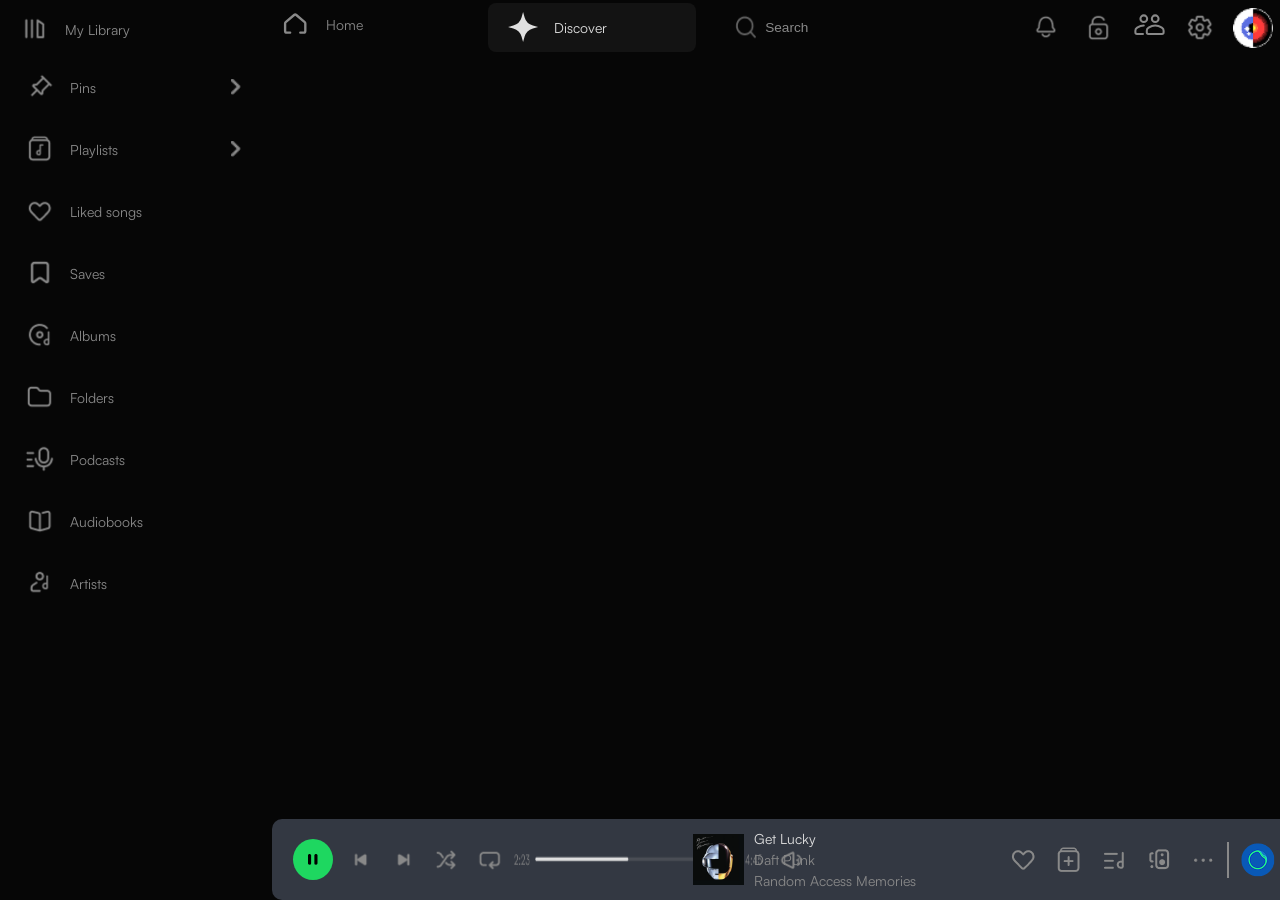
==== discover.html @ 72e1d21a "Add discover page and update navigation links; implement styles for discover section" ====
<!DOCTYPE html>
<html lang="en">

<head>
    <meta charset="UTF-8">
    <meta name="viewport" content="width=device-width, initial-scale=1.0">
    <title>Discover - Spotify</title>
    <link rel="stylesheet" href="styles.css" />
</head>

<body>
    <input type="checkbox" id="friends-toggle" class="visually-hidden">
    <header>
        <nav class="main-nav">
            <ul>
                <li class="home-btn-liked-songs">
                    <a href="./index.html">
                        <svg width="41" height="41" viewBox="0 0 41 41" fill="none" xmlns="http://www.w3.org/2000/svg">
                            <path
                                d="M25.2566 28.6243H28.6242C29.5541 28.6243 30.3079 27.8704 30.3079 26.9405V19.432C30.3079 18.9368 30.0899 18.4666 29.7118 18.1467L21.2929 11.023C20.6651 10.4918 19.7454 10.4918 19.1176 11.023L10.6987 18.1467C10.3206 18.4666 10.1025 18.9368 10.1025 19.432V26.9405C10.1025 27.8704 10.8564 28.6243 11.7863 28.6243H15.1539"
                                stroke="#898989" stroke-width="2.3573" stroke-linecap="round" stroke-linejoin="round" />
                        </svg>Home
                    </a>
                </li>

                <li>
                    <a href="#" class="nav-link discover-link">
                        <svg width="41" height="41" viewBox="0 0 41 41" fill="none" xmlns="http://www.w3.org/2000/svg">
                            <path
                                d="M20.5898 29.5869C21.8154 25.2217 25.2266 21.8105 29.5918 20.585L31.3867 20.0811L29.5918 19.5771C25.2266 18.3516 21.8154 14.9404 20.5898 10.5752L20.0859 8.78027L19.582 10.5752C18.3565 14.9404 14.9452 18.3516 10.5801 19.5771L8.78516 20.0811L10.5801 20.585C14.9452 21.8105 18.3565 25.2217 19.582 29.5869L20.0859 31.3818L20.5898 29.5869Z"
                                fill="#E0E0E0" stroke="#E0E0E0" stroke-width="2" />
                        </svg>
                        Discover</a>
                </li>

                <li>
                    <div class="search-container">
                        <a href="./search.html">
                            <img class="search-icon" src="./assets/Icons/search.png" alt="Search">
                        </a>
                        <input type="text" placeholder="Search" class="search-input" />
                    </div>
                </li>
        </nav>

        <div class="action-icons">
            <a href=""><img src="./assets/Icons/1bell.png" alt="bell" /></a>
            <a href=""><img src="./assets/Icons/2lock.png" alt="lock" /></a>

            <label for="friends-toggle" class="friends-btn">
                <svg class="friends-icon" width="35" height="26" viewBox="0 0 35 26" fill="none"
                    xmlns="http://www.w3.org/2000/svg">
                    <path
                        d="M26.5729 6.73524C26.5729 8.5951 25.0652 10.1028 23.2054 10.1028C21.3455 10.1028 19.8378 8.5951 19.8378 6.73524C19.8378 4.87539 21.3455 3.36768 23.2054 3.36768C25.0652 3.36768 26.5729 4.87539 26.5729 6.73524Z"
                        stroke="#898989" stroke-width="2.02054" />
                    <path
                        d="M16.286 15.8383L17.0358 15.3384C18.8628 14.1204 21.0095 13.4705 23.2053 13.4705C25.4012 13.4705 27.5478 14.1204 29.3749 15.3384L30.1247 15.8383C31.0615 16.4629 31.6242 17.5143 31.6242 18.6403V20.3178C31.6242 21.1858 30.9206 21.8894 30.0527 21.8894H23.2053H16.3579C15.49 21.8894 14.7864 21.1858 14.7864 20.3178V18.6403C14.7864 17.5143 15.3491 16.4629 16.286 15.8383Z"
                        stroke="#898989" stroke-width="2.02054" stroke-linecap="round" stroke-linejoin="round" />
                    <path
                        d="M15.1541 6.73524C15.1541 8.5951 13.6464 10.1028 11.7865 10.1028C9.92666 10.1028 8.41895 8.5951 8.41895 6.73524C8.41895 4.87539 9.92666 3.36768 11.7865 3.36768C13.6464 3.36768 15.1541 4.87539 15.1541 6.73524Z"
                        stroke="#898989" stroke-width="2.02054" />
                    <path
                        d="M11.7865 13.4705C9.59068 13.4705 7.44399 14.1204 5.61695 15.3384L4.86716 15.8383C3.93031 16.4629 3.36758 17.5143 3.36758 18.6403V20.3178C3.36758 21.1858 4.07118 21.8894 4.93912 21.8894H11"
                        stroke="#898989" stroke-width="2.02054" stroke-linecap="round" stroke-linejoin="round" />
                </svg>

            </label>
            <a href=""><img src="./assets/Icons/4settings.png" alt="settings" /></a>
            <a href=""><img src="./assets/Icons/5theme.png" alt="theme" /></a>
        </div>
    </header>

    <!-- friends -toggle button that comes from the right side after clicking the icon -->
    <aside class="right-sidebar">
        <div class="control-panel">
            <h3>Friends Activity</h3>

            <div class="close-icons">
                <img src="./assets/Icons/add-frinds.png" alt="Add friends">
                <label for="friends-toggle">
                    <img src="./assets/Icons/close.png" alt="Close">
                </label>
            </div>
        </div>

        <div class="friends-play">
            <div class="play-pic">
                <img src="./assets/Icons/friend1.png">
            </div>
            <div class="info-friends">
                <h5>FriendlyMusicListener</h5>
                <div class="author-info"> <img src="./assets/Icons/playing.png"> <span>Goosebumps · Travis Scott</span>
                </div>
            </div>
        </div>

        <div class="friends-play">
            <div class="play-pic">
                <img src="./assets/Icons/friend2.png">
            </div>
            <div class="info-friends">
                <h5>AverageMusicEnjoyer</h5>
                <div class="author-info"> <img src="./assets/Icons/playing.png"> <span>Get Lucky · Daft Punk</span>
                </div>
            </div>
        </div>

        <div class="friends-play">
            <div class="play-pic">
                <img src="./assets/Icons/friend3.png">
            </div>
            <div class="info-friends">
                <h5>MusicEnthusiast</h5>
                <span> 1h would he · joji</span>
            </div>
        </div>

        <div class="friends-play">
            <div class="play-pic">
                <img src="./assets/Icons/friend4.png">
            </div>
            <div class="info-friends">
                <h5>IListenToMusic56</h5>
                <span> 6h Rockstar · Post Malone</span>
            </div>
        </div>
    </aside>

    <aside class="sidebar">
        <nav class="sidebar-nav">
            <ul>
                <li class="library">
                    <a href="#" class="nav-link"><img src="./assets/Icons/my-library.png" alt="library" />My
                        Library</a>
                </li>
                <li>
                    <a href="#" class="nav-link"><img src="./assets/Icons/pin.png" alt="pins" />Pins<img class="vector"
                            src="./assets/Icons/Vector.png" /></a>
                </li>
                <li>
                    <a href="#" class="nav-link"><img src="./assets/Icons/playlist.png" alt="playlists" />Playlists<img
                            class="vector" src="./assets/Icons/Vector.png" /></a>
                </li>
                <li>
                    <a href="./liked-songs.html" class="nav-link"><img src="./assets/Icons/liked-songs.png"
                            alt="liked-songs" />Liked songs</a>
                </li>
                <li>
                    <a href="#" class="nav-link"><img src="./assets/Icons/saves.png" alt="saves" />Saves</a>
                </li>
                <li>
                    <a href="#" class="nav-link"><img src="./assets/Icons/albums.png" alt="albums" />Albums</a>
                </li>
                <li>
                    <a href="#" class="nav-link"><img src="./assets/Icons/folders.png" alt="folders" />Folders</a>
                </li>
                <li>
                    <a href="#" class="nav-link"><img src="./assets/Icons/podcasts.png" alt="podcasts" />Podcasts</a>
                </li>
                <li>
                    <a href="#" class="nav-link"><img src="./assets/Icons/audiobooks.png"
                            alt="audiobooks" />Audiobooks</a>
                </li>
                <li>
                    <a href="#" class="nav-link"><img src="./assets/Icons/artists.png" alt="artists" />Artists</a>
                </li>
            </ul>
        </nav>
    </aside>

    <main>

    </main>

    <footer class="player">
        <div class="player-left">
            <div class="on-off">
                <img src="./assets/Icons/playing-icon.png" />
            </div>
            <img src="./assets/Icons/before.png" />
            <img src="./assets/Icons/next.png" />
            <img src="./assets/Icons/shuffle.png" />
            <img src="./assets/Icons/on-repeat.png" />
            <img src="./assets/Icons/line.png" />
            <img src="./assets/Icons/volume.png" />
        </div>

        <div class="player-center">
            <img src="./assets/Icons/daft-punk-play.png" alt="daft-punk" />
            <div class="track-info">
                <div class="track-name">Get Lucky</div>
                <div class="track-info">Daft Punk</div>
                <div class="track-info">Random Access Memories</div>
            </div>
        </div>
        <div class="player-right">
            <img src="./assets/Icons/liked-songs.png" />
            <img src="./assets/Icons/add-playlist.png" />
            <img src="./assets/Icons/lyrics.png" />
            <img src="./assets/Icons/devices.png" />
            <img class="more" src="./assets/Icons/play-more.png" />
            <img src="./assets/Icons/DJ.png" />
            <img src="./assets/Icons/queue.png" />
        </div>
    </footer>
</body>

</html>
---- styles.css ----
*,
*::before,
*::after {
  box-sizing: border-box;
  margin: 0;
  padding: 0;
}

ul,
ol {
  list-style: none;
}

a {
  text-decoration: none;
}

img {
  max-width: 100%;
  display: block;
}

ul,
li,
ol {
  list-style: none;
}

a {
  text-decoration: none;
}

@font-face {
  font-family: "Satoshi";
  src: url("../../assets/fonts/satoshi/Satoshi-Regular.woff2") format("woff2");
  font-weight: 400;
  font-style: normal;
}
@font-face {
  font-family: "Satoshi";
  src: url("../../assets/fonts/satoshi/Satoshi-Medium.woff2") format("woff2");
  font-weight: 500;
  font-style: normal;
}
@font-face {
  font-family: "Satoshi";
  src: url("../../assets/fonts/satoshi/Satoshi-Bold.woff2") format("woff2");
  font-weight: 700;
  font-style: normal;
}
body {
  font-family: "Satoshi", sans-serif;
  line-height: 1.5;
  background-color: rgb(6, 6, 6);
}

h1, h2, h3, h4 {
  font-weight: 700;
  line-height: 100%;
}

p {
  margin-bottom: 1rem;
}

a {
  font-size: 14px;
}

.sidebar {
  width: 16rem;
  height: 100vh;
  background-color: rgb(6, 6, 6);
  position: fixed;
  top: 0;
  left: 0;
  display: flex;
  flex-direction: column;
  padding-top: 2px;
  gap: 20px;
}

.sidebar-nav a {
  display: flex;
  align-items: center;
  width: 100%;
  padding: 11px 20px;
  color: rgb(137, 137, 137);
  gap: 10px;
  position: relative;
  transition: background-color 0.3s ease, color 0.1s ease;
}
.sidebar-nav img:not(.vector) {
  width: 40px;
  height: 40px;
}
.sidebar-nav .vector {
  position: absolute;
  right: 15px;
  width: 10px;
}

.sidebar-nav a:hover {
  cursor: pointer;
  border-radius: 8px;
  color: #E0E0E0;
  background-color: rgba(32, 32, 32, 0.5);
}

.library a {
  padding: 7px 15px;
}

header {
  width: 100%;
  height: 55px;
  background-color: rgb(6, 6, 6);
  display: flex;
  justify-content: space-between;
  align-items: center;
  position: fixed;
  top: 0;
  left: 0;
  padding: 0 0 0 260px;
}

.main-nav ul {
  display: flex;
  flex-direction: row;
  align-items: center;
  gap: 20px;
}

.home-btn {
  background-color: rgba(32, 32, 32, 0.5);
  border-radius: 8px;
}
.home-btn a {
  display: flex;
  align-items: center;
  justify-content: center;
  color: #E0E0E0;
  gap: 10px;
  padding: 0px 105px 7px 15px;
}

.nav-link {
  display: flex;
  align-items: center;
  color: rgb(137, 137, 137);
  gap: 10px;
  padding: 4px 89px 4px 15px;
}

.nav-link:hover {
  background-color: rgba(32, 32, 32, 0.5);
  border-radius: 8px;
  cursor: pointer;
  color: #E0E0E0;
}

.search-container {
  display: flex;
  align-items: center;
  background-color: rgb(6, 6, 6);
  transition: background-color 0.2s;
  padding: 6px 13px 6px 12px;
}
.search-container:focus-within {
  background-color: rgb(6, 6, 6);
  outline: 2px solid rgb(6, 6, 6);
}
.search-container .search-icon {
  width: 40px;
  height: 40px;
  margin-right: 5px;
  filter: brightness(0.7);
}

.search-input {
  background: transparent;
  border: none;
  color: white;
  font-size: 0.85rem;
  width: 100%;
  outline: none;
}
.search-input::placeholder {
  color: rgb(137, 137, 137);
}

.action-icons {
  display: flex;
  gap: 13px;
  align-items: center;
  padding: 7px;
}
.action-icons img {
  width: 40px;
  height: 40px;
}

.main-views {
  margin-left: 16rem;
  margin-top: 60px;
  margin-right: 7px;
  padding: 24px;
  background: rgb(6, 6, 6);
  min-height: calc(100vh - 55px);
  border: 1px solid rgb(32, 32, 32);
  border-radius: 8px;
}

.filters {
  display: flex;
  gap: 8px;
  margin-bottom: 24px;
  justify-content: space-between;
}

.chip:hover {
  background-color: #333842;
}

.chip {
  background-color: rgba(32, 32, 32, 0.5);
  color: rgb(224, 224, 224);
  border: none;
  padding: 8px 15px;
  border-radius: 10px;
  font-weight: 400;
  cursor: pointer;
}

.chip.active {
  background-color: rgb(224, 224, 224);
  color: rgb(17, 17, 17);
}

.player {
  background-color: #333842;
  display: flex;
  align-items: center;
  justify-content: space-between;
  position: fixed;
  bottom: 0;
  left: 17rem;
  width: 84%;
  height: 81px;
  border-radius: 10px;
}

.player-left {
  display: flex;
  align-items: center;
  width: 30%;
  gap: 5px;
  padding-left: 70px;
}
.player-left img {
  height: 38px;
}

.line {
  width: 696px;
}

.on-off {
  background-color: #1ED760;
  position: absolute;
  left: 21px;
  padding: 15px;
  border-radius: 50%;
}
.on-off img {
  height: 11px;
  width: 10px;
}

.on-off:hover {
  background-color: green;
}

.player-center {
  display: flex;
  align-items: center;
  padding: 15px 0;
  gap: 10px;
  padding-left: 32px;
}
.player-center img {
  width: 51px;
  height: 51px;
}

.track-name {
  font-size: 14px;
  color: rgb(224, 224, 224);
  font-weight: 400;
}

.track-info {
  font-size: 14px;
  color: rgb(137, 137, 137);
  font-weight: 400;
}

.player-right {
  display: flex;
  align-items: center;
  padding: 20px;
  gap: 5px;
}

.more {
  padding-right: 6px;
  border-right: 2px solid rgb(137, 137, 137);
  height: 36px;
}

.right-sidebar {
  position: fixed;
  top: 65px;
  right: -390px;
  width: 358px;
  bottom: 89px;
  background: rgb(6, 6, 6);
  border: 1px solid rgb(32, 32, 32);
  border-radius: 8px;
  transition: right 0.3s ease;
}

#friends-toggle:checked ~ .right-sidebar {
  right: 0;
}

.main-views {
  position: fixed;
  top: 5px;
  left: 1rem;
  right: 0;
  bottom: 89px;
  overflow-y: auto;
  transition: right 0.3s ease;
}

#friends-toggle:checked ~ .main-views {
  right: 358px;
}

.friends-btn {
  cursor: pointer;
}

#friends-toggle:checked ~ header .friends-icon {
  fill: rgb(137, 137, 137);
  stroke: none;
}

.main-views,
.right-sidebar {
  transition: all 0.3s ease;
}

.control-panel {
  display: flex;
  align-items: center;
  justify-content: space-between;
}
.control-panel h3 {
  color: #E0E0E0;
  padding: 20px;
  font-family: Satoshi;
  font-weight: 500;
  font-style: Medium;
  font-size: 14px;
  leading-trim: NONE;
  line-height: 100%;
  letter-spacing: 3%;
}

.close-icons {
  display: flex;
}

.friends-play {
  display: flex;
  gap: 15px;
  padding: 20px;
}
.friends-play h5 {
  color: #E0E0E0;
  font-family: Satoshi;
  font-weight: 400;
  font-style: Medium;
  font-size: 14px;
  leading-trim: NONE;
  line-height: 100%;
  letter-spacing: 3%;
}
.friends-play span {
  color: rgb(137, 137, 137);
}

.author-info {
  display: flex;
  align-items: center;
}

.icon-bar {
  display: flex;
  justify-content: space-between;
}
.icon-bar span {
  color: rgb(137, 137, 137);
  font-family: Satoshi;
  font-weight: 400;
  font-style: Medium;
  font-size: 14px;
  leading-trim: NONE;
  line-height: 100%;
  letter-spacing: 3%;
}

.icon-bar:first-child {
  content: "";
  padding: 12px 25px;
}

.more-functions {
  display: flex;
  align-items: center;
  justify-content: center;
  padding: 12px 25px;
  gap: 10px;
}

.liked-songs-section {
  border: 1px solid rgb(32, 32, 32);
  border-radius: 10px;
  margin: 41px 5px 0px 275px;
  height: 84vh;
}

.music-table {
  width: 60%;
  border-collapse: collapse;
  color: rgb(137, 137, 137);
  font-size: 14px;
  margin-left: 25px;
}

.music-table th,
.music-table td {
  padding: 5px;
  text-align: left;
}

.info-row {
  color: rgb(137, 137, 137);
}
.info-row th {
  border-bottom: 1px solid rgb(32, 32, 32);
  padding: 12px;
}

.song-info {
  display: flex;
  gap: 10px;
}
.song-info img {
  width: 51px;
  height: 51px;
}

.music-table tbody tr:hover {
  background: rgba(255, 255, 255, 0.05);
}

.song-name {
  color: rgb(224, 224, 224);
}

.like-cell svg {
  width: 23px;
  height: 20px;
  fill: #1ED760;
  cursor: pointer;
}

.liked-songs-nav {
  background-color: rgba(32, 32, 32, 0.5);
}

.liked-songs-btn {
  background-color: rgb(32, 32, 32);
  border-radius: 8px;
}

.home-btn-liked-songs {
  gap: 10px;
}
.home-btn-liked-songs a {
  color: rgb(137, 137, 137);
  display: flex;
  align-items: center;
  gap: 10px;
  padding: 0px 105px 7px 15px;
  border-radius: 8px;
}

.home-btn-liked-songs a:hover {
  color: #E0E0E0;
  cursor: pointer;
  background-color: rgba(32, 32, 32, 0.5);
  border-radius: 8px;
}

.search-bar {
  background-color: rgba(32, 32, 32, 0.5);
  border-radius: 16px;
}

.search-page {
  padding: 41px 5px 90px 275px;
}

.search-page-container {
  border: 1px solid rgb(32, 32, 32);
  border-radius: 10px;
}

.first-row {
  display: flex;
  justify-content: space-between;
  padding: 13px 26px;
}
.first-row h1 {
  color: #E0E0E0;
  font-weight: 700;
  font-style: Bold;
  font-size: 20px;
}

.pinned-artists {
  display: flex;
  gap: 30px;
  padding-left: 26px;
}

.artist-cards-search {
  text-align: center;
}
.artist-cards-search span {
  display: block;
  color: #E0E0E0;
  font-family: Satoshi;
  font-weight: 400;
  font-style: Medium;
  font-size: 14px;
  leading-trim: NONE;
  line-height: 100%;
  letter-spacing: 3%;
  padding-top: 16px;
}
.artist-cards-search p {
  color: rgb(137, 137, 137);
  font-family: Satoshi;
  font-weight: 400;
  font-style: Medium;
  font-size: 14px;
  leading-trim: NONE;
  line-height: 100%;
  letter-spacing: 3%;
}

.muse {
  display: block;
  text-align: left;
}

.browse-all-section h1 {
  color: #E0E0E0;
  font-weight: 700;
  font-style: Bold;
  font-size: 20px;
  padding: 30px 0 20px 26px;
}
.browse-all-section h2 {
  font-family: Satoshi;
  font-weight: 500;
  font-style: Medium;
  font-size: 14px;
  leading-trim: NONE;
  line-height: 100%;
  letter-spacing: 3%;
  font-size: 18px;
  color: #E0E0E0;
}

.section-title {
  display: flex;
  justify-content: space-between;
  padding: 30px 26px 15px 26px;
}
.section-title h2 {
  font-family: Satoshi;
  font-weight: 500;
  font-style: Medium;
  font-size: 14px;
  leading-trim: NONE;
  line-height: 100%;
  letter-spacing: 3%;
  font-size: 18px;
  color: #E0E0E0;
}

.container-discover-cards {
  display: flex;
  padding: 0 26px;
  gap: 12px;
}

.discover-card {
  position: relative;
  border-radius: 10px;
  width: 170px;
  height: 170px;
  overflow: hidden;
}
.discover-card img {
  position: absolute;
  width: 104px;
  height: 104px;
  bottom: -12px;
  right: -10px;
  border-radius: 5px;
  transform: rotate(30deg);
}
.discover-card h3 {
  padding: 20px;
  color: rgb(255, 255, 255);
  font-weight: 900;
  font-size: 20px;
  line-height: 100%;
  letter-spacing: 3%;
}

.discover-cards-color .discover-card:first-child,
.discover-cards-color .discover-card:nth-child(3),
.genres-cards .discover-card:nth-child(6) {
  background-color: rgb(30, 50, 100);
}

.discover-cards-color .discover-card:nth-child(2),
.discover-cards-color .discover-card:last-child {
  background-color: rgb(186, 93, 7);
}

.discover-cards-color .discover-card:nth-child(4),
.discover-cards-color .discover-card:nth-child(6) {
  background-color: rgb(141, 103, 171);
}

.discover-cards-color .discover-card:nth-child(5) {
  background-color: rgb(176, 40, 151);
}

.discover-cards-color .discover-card:nth-child(7) {
  background-color: rgb(119, 119, 119);
}

.genres-cards .discover-card:first-child {
  background-color: rgb(20, 138, 8);
}

.genres-cards .discover-card:nth-child(2) {
  background-color: rgb(216, 64, 0);
}

.genres-cards .discover-card:nth-child(3) {
  background-color: rgb(80, 55, 80);
}

.genres-cards .discover-card:nth-child(4) {
  background-color: rgb(0, 100, 80);
}

.genres-cards .discover-card:nth-child(5),
.genres-cards .discover-card:nth-child(7) {
  background-color: rgb(233, 20, 41);
}

.genres-cards .discover-card:last-child {
  background-color: rgb(83, 122, 161);
}

.discover-link {
  background-color: rgba(32, 32, 32, 0.5);
  border-radius: 8px;
  cursor: pointer;
  color: #E0E0E0;
}

/*# sourceMappingURL=styles.css.map */
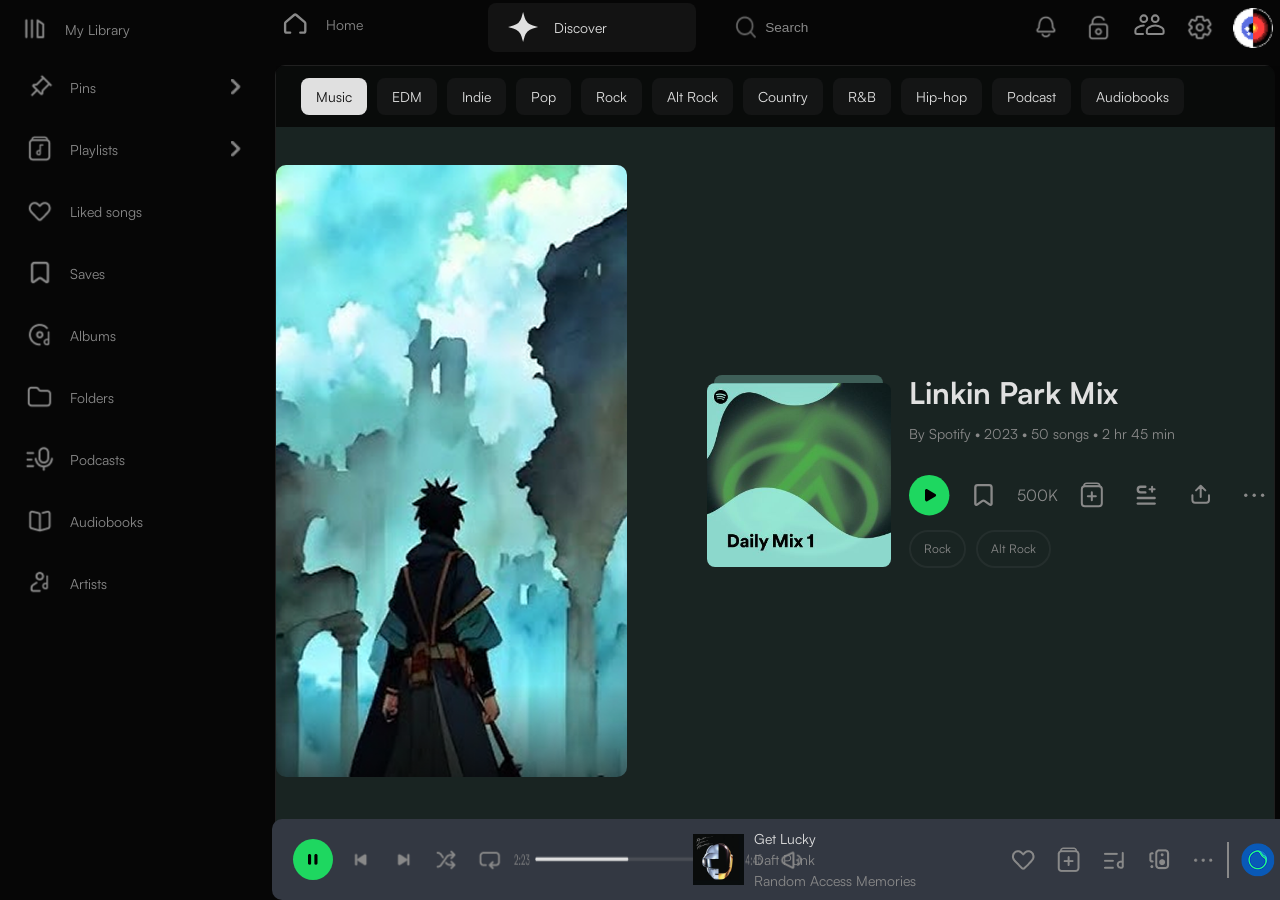
==== commit 764988c8: "Add discover page layout and styles; include new images for artists and genres" ====
--- a/discover.html
+++ b/discover.html
@@ -168,8 +168,168 @@
         </nav>
     </aside>
 
-    <main>
-
+    <main class="discover-home-page">
+        <ul class="genres-bar">
+            <li class="current-tab"><a href="#">Music</a></li>
+            <li><a href="#">EDM</a></li>
+            <li><a href="#">Indie</a></li>
+            <li><a href="#">Pop</a></li>
+            <li><a href="#">Rock</a></li>
+            <li><a href="#">Alt Rock</a></li>
+            <li><a href="#">Country</a></li>
+            <li><a href="#">R&B</a></li>
+            <li><a href="#">Hip-hop</a></li>
+            <li><a href="#">Podcast</a></li>
+            <li><a href="#">Audiobooks</a></li>
+        </ul>
+
+        <section class="discover-container linkin-park-theme">
+            <div class="artist-img">
+                <img src="./assets/images/linkin-park.png" alt="linkin-park" class="artist-poster">
+            </div>
+            <div class="info-spotify">
+                <div class="lp-mix-img">
+                    <div class="box-shadow-top"></div>
+                    <img src="./assets/images/daily mix11.png" alt="daily mix">
+                </div>
+                <div class="lp-info-text">
+                    <h3>Linkin Park Mix</h3>
+                    <p>By Spotify • 2023 • 50 songs • 2 hr 45 min</p>
+                    <div class="discover-actions">
+                        <button class="icon-btn"><svg xmlns="http://www.w3.org/2000/svg" width="41" height="41"
+                                viewBox="0 0 41 41" fill="none">
+                                <circle cx="20.2054" cy="20.2054" r="20.2054" fill="#1ED760" />
+                                <path
+                                    d="M26.3289 18.8797C27.3494 19.4688 27.3494 20.9418 26.3289 21.5309L18.2927 26.1707C17.2722 26.7598 15.9966 26.0234 15.9966 24.845L15.9966 15.5656C15.9966 14.3872 17.2722 13.6508 18.2927 14.2399L26.3289 18.8797Z"
+                                    fill="black" />
+                            </svg></button>
+                        <button class="icon-btn"><svg xmlns="http://www.w3.org/2000/svg" width="41" height="41"
+                                viewBox="0 0 41 41" fill="none">
+                                <path
+                                    d="M12.3242 12.4008V28.7046C12.3242 29.648 13.3906 30.1967 14.1582 29.6484L19.0949 26.1222C19.9014 25.5461 20.9849 25.5461 21.7915 26.1222L26.7281 29.6484C27.4958 30.1967 28.5621 29.648 28.5621 28.7046V12.4008C28.5621 11.1196 27.5236 10.0811 26.2424 10.0811H14.6439C13.3628 10.0811 12.3242 11.1196 12.3242 12.4008Z"
+                                    stroke="#898989" stroke-width="2.3197" />
+                            </svg></button> <span class="number-info">500K</span>
+                        <button class="icon-btn"><svg xmlns="http://www.w3.org/2000/svg" width="40" height="40"
+                                viewBox="0 0 40 40" fill="none">
+                                <rect width="20" height="20" rx="3" transform="matrix(1 0 0 -1 9.82617 31.3298)"
+                                    stroke="#898989" stroke-width="2" stroke-linejoin="round" />
+                                <path
+                                    d="M11.8262 11.3298H27.8262C27.8262 9.67298 26.483 8.32983 24.8262 8.32983H14.8262C13.1693 8.32983 11.8262 9.67298 11.8262 11.3298Z"
+                                    stroke="#898989" stroke-width="1.5" stroke-linejoin="round" />
+                                <path
+                                    d="M15.8262 21.3298H19.8262M23.8262 21.3298H19.8262M19.8262 21.3298V17.3298M19.8262 21.3298V25.3298"
+                                    stroke="#898989" stroke-width="2.02054" stroke-linecap="round"
+                                    stroke-linejoin="round" />
+                            </svg></button>
+                        <button class="icon-btn"><svg xmlns="http://www.w3.org/2000/svg" width="41" height="41"
+                                viewBox="0 0 41 41" fill="none">
+                                <path
+                                    d="M19.3622 11.7866H14.5915C13.0416 11.7866 11.7852 13.043 11.7852 14.5929C11.7852 16.1428 13.0416 17.3992 14.5915 17.3992H19.3622"
+                                    stroke="#898989" stroke-width="2.3573" stroke-linecap="round" />
+                                <path d="M11.7852 23.0117L28.623 23.0117" stroke="#898989" stroke-width="2.3573"
+                                    stroke-linecap="round" stroke-linejoin="round" />
+                                <path d="M11.7852 28.6245L28.623 28.6245" stroke="#898989" stroke-width="2.3573"
+                                    stroke-linecap="round" stroke-linejoin="round" />
+                                <path
+                                    d="M23.5723 14.3123H26.0979M28.6236 14.3123H26.0979M26.0979 14.3123V11.7866M26.0979 14.3123V16.838"
+                                    stroke="#898989" stroke-width="2.02054" stroke-linecap="round"
+                                    stroke-linejoin="round" />
+                            </svg></button>
+                        <button class="icon-btn"><svg width="41" height="41" viewBox="0 0 41 41" fill="none"
+                                xmlns="http://www.w3.org/2000/svg">
+                                <path
+                                    d="M20.6897 22.0167V10.7406M20.6897 10.7406L16.0466 15.3837M20.6897 10.7406L25.3328 15.3837M28.981 20.3585V25.0016C28.981 26.4669 27.7931 27.6548 26.3278 27.6548L15.0516 27.6548C13.5863 27.6548 12.3984 26.4669 12.3984 25.0016V20.3585"
+                                    stroke="#898989" stroke-width="2.02054" stroke-linecap="round"
+                                    stroke-linejoin="round" />
+                            </svg></button>
+                        <button class="icon-btn"><svg xmlns="http://www.w3.org/2000/svg" width="41" height="41"
+                                viewBox="0 0 41 41" fill="none">
+                                <circle cx="11.7853" cy="20.2058" r="1.68378" fill="#898989" />
+                                <circle cx="20.2053" cy="20.2058" r="1.68378" fill="#898989" />
+                                <circle cx="28.6232" cy="20.2058" r="1.68378" fill="#898989" />
+                            </svg></button>
+                    </div>
+                    <div class="info-genres">
+                        <p>Rock</p>
+                        <p>Alt Rock</p>
+                    </div>
+                </div>
+            </div>
+        </section>
+
+        <section class="discover-container daft-punk-theme">
+            <div class="artist-img">
+                <img src="./assets/images/get-lucky.png" alt="get Lucky" class="artist-poster">
+            </div>
+            <div class="info-spotify">
+                <div class="lp-mix-img">
+
+                    <img src="./assets/images/dp-album.png" alt="daily mix">
+                </div>
+                <div class="lp-info-text">
+                    <h3>Get Lucky</h3>
+                    <p>By Duft Punk • 2013 • 6:05</p>
+                    <div class="discover-actions">
+                        <button class="icon-btn"><svg xmlns="http://www.w3.org/2000/svg" width="41" height="41"
+                                viewBox="0 0 41 41" fill="none">
+                                <circle cx="20.2054" cy="20.2054" r="20.2054" fill="#1ED760" />
+                                <path
+                                    d="M26.3289 18.8797C27.3494 19.4688 27.3494 20.9418 26.3289 21.5309L18.2927 26.1707C17.2722 26.7598 15.9966 26.0234 15.9966 24.845L15.9966 15.5656C15.9966 14.3872 17.2722 13.6508 18.2927 14.2399L26.3289 18.8797Z"
+                                    fill="black" />
+                            </svg></button>
+                        <button class="icon-btn"><svg xmlns="http://www.w3.org/2000/svg" width="41" height="41"
+                                viewBox="0 0 41 41" fill="none">
+                                <path
+                                    d="M12.3242 12.4008V28.7046C12.3242 29.648 13.3906 30.1967 14.1582 29.6484L19.0949 26.1222C19.9014 25.5461 20.9849 25.5461 21.7915 26.1222L26.7281 29.6484C27.4958 30.1967 28.5621 29.648 28.5621 28.7046V12.4008C28.5621 11.1196 27.5236 10.0811 26.2424 10.0811H14.6439C13.3628 10.0811 12.3242 11.1196 12.3242 12.4008Z"
+                                    stroke="#898989" stroke-width="2.3197" />
+                            </svg></button> <span class="number-info">500K</span>
+                        <button class="icon-btn"><svg xmlns="http://www.w3.org/2000/svg" width="40" height="40"
+                                viewBox="0 0 40 40" fill="none">
+                                <rect width="20" height="20" rx="3" transform="matrix(1 0 0 -1 9.82617 31.3298)"
+                                    stroke="#898989" stroke-width="2" stroke-linejoin="round" />
+                                <path
+                                    d="M11.8262 11.3298H27.8262C27.8262 9.67298 26.483 8.32983 24.8262 8.32983H14.8262C13.1693 8.32983 11.8262 9.67298 11.8262 11.3298Z"
+                                    stroke="#898989" stroke-width="1.5" stroke-linejoin="round" />
+                                <path
+                                    d="M15.8262 21.3298H19.8262M23.8262 21.3298H19.8262M19.8262 21.3298V17.3298M19.8262 21.3298V25.3298"
+                                    stroke="#898989" stroke-width="2.02054" stroke-linecap="round"
+                                    stroke-linejoin="round" />
+                            </svg></button>
+                        <button class="icon-btn"><svg xmlns="http://www.w3.org/2000/svg" width="41" height="41"
+                                viewBox="0 0 41 41" fill="none">
+                                <path
+                                    d="M19.3622 11.7866H14.5915C13.0416 11.7866 11.7852 13.043 11.7852 14.5929C11.7852 16.1428 13.0416 17.3992 14.5915 17.3992H19.3622"
+                                    stroke="#898989" stroke-width="2.3573" stroke-linecap="round" />
+                                <path d="M11.7852 23.0117L28.623 23.0117" stroke="#898989" stroke-width="2.3573"
+                                    stroke-linecap="round" stroke-linejoin="round" />
+                                <path d="M11.7852 28.6245L28.623 28.6245" stroke="#898989" stroke-width="2.3573"
+                                    stroke-linecap="round" stroke-linejoin="round" />
+                                <path
+                                    d="M23.5723 14.3123H26.0979M28.6236 14.3123H26.0979M26.0979 14.3123V11.7866M26.0979 14.3123V16.838"
+                                    stroke="#898989" stroke-width="2.02054" stroke-linecap="round"
+                                    stroke-linejoin="round" />
+                            </svg></button>
+                        <button class="icon-btn"><svg width="41" height="41" viewBox="0 0 41 41" fill="none"
+                                xmlns="http://www.w3.org/2000/svg">
+                                <path
+                                    d="M20.6897 22.0167V10.7406M20.6897 10.7406L16.0466 15.3837M20.6897 10.7406L25.3328 15.3837M28.981 20.3585V25.0016C28.981 26.4669 27.7931 27.6548 26.3278 27.6548L15.0516 27.6548C13.5863 27.6548 12.3984 26.4669 12.3984 25.0016V20.3585"
+                                    stroke="#898989" stroke-width="2.02054" stroke-linecap="round"
+                                    stroke-linejoin="round" />
+                            </svg></button>
+                        <button class="icon-btn"><svg xmlns="http://www.w3.org/2000/svg" width="41" height="41"
+                                viewBox="0 0 41 41" fill="none">
+                                <circle cx="11.7853" cy="20.2058" r="1.68378" fill="#898989" />
+                                <circle cx="20.2053" cy="20.2058" r="1.68378" fill="#898989" />
+                                <circle cx="28.6232" cy="20.2058" r="1.68378" fill="#898989" />
+                            </svg></button>
+                    </div>
+                    <div class="info-genres">
+                        <p>Rock</p>
+                        <p>Alt Rock</p>
+                    </div>
+                </div>
+            </div>
+        </section>
     </main>
 
     <footer class="player">
--- a/styles.css
+++ b/styles.css
@@ -702,4 +702,131 @@
   color: #E0E0E0;
 }
 
+.discover-home-page {
+  border: 1px solid rgb(32, 32, 32);
+  border-radius: 10px;
+  margin: 41px 5px 0px 275px;
+  overflow-y: scroll;
+  height: 90vh;
+  scroll-snap-type: y mandatory;
+}
+
+.genres-bar {
+  display: flex;
+  gap: 10px;
+  justify-content: flex-start;
+  padding-left: 25px;
+  padding-top: 12px;
+  padding-bottom: 12px;
+  background-color: rgba(6, 6, 6, 0.8);
+  position: fixed;
+  width: 100%;
+}
+.genres-bar li {
+  background-color: rgba(32, 32, 32, 0.5);
+  border-radius: 8px;
+}
+.genres-bar a {
+  display: block;
+  padding: 8px 15px;
+  color: #E0E0E0;
+}
+
+.current-tab a {
+  color: rgb(17, 17, 17);
+  background-color: rgb(224, 224, 224);
+  border-radius: 8px;
+}
+
+.discover-container {
+  display: flex;
+  align-items: center;
+  justify-content: center;
+  gap: 80px;
+  background-color: rgba(140, 216, 204, 0.14);
+  height: 90vh;
+  width: 100%;
+  scroll-snap-align: start;
+}
+
+.artist-poster {
+  width: 390px;
+  height: 612px;
+  border-radius: 10px;
+}
+
+.info-spotify {
+  display: flex;
+  align-items: center;
+  gap: 18px;
+}
+
+.lp-mix-img {
+  width: 184px;
+  height: 193px;
+}
+.lp-mix-img img {
+  border-radius: 8px;
+  box-shadow: 8px;
+}
+
+.box-shadow-top {
+  width: 169px;
+  height: 8px;
+  border-radius: 8px 8px 0 0;
+  background-color: rgba(148, 231, 211, 0.3);
+  margin-left: 7px;
+}
+
+.lp-info-text {
+  display: flex;
+  flex-direction: column;
+  padding-top: 20px;
+  gap: 15px;
+}
+.lp-info-text h3 {
+  color: rgb(224, 224, 224);
+  font-size: 30px;
+  font-weight: 700;
+  letter-spacing: 3%;
+}
+.lp-info-text p {
+  color: rgb(137, 137, 137);
+  font-size: 14px;
+  font-weight: 400;
+}
+
+.icon-btn {
+  width: 40px;
+  height: 40px;
+  background-color: transparent;
+  border: none;
+}
+
+.number-info {
+  color: rgb(137, 137, 137);
+}
+
+.discover-actions {
+  display: flex;
+  align-items: center;
+  gap: 14px;
+}
+
+.info-genres {
+  display: flex;
+  gap: 10px;
+}
+.info-genres p {
+  border: 2px solid rgba(137, 137, 137, 0.1);
+  border-radius: 44px;
+  padding: 8px 13px;
+  font-size: 12px;
+  font-weight: 400;
+}
+
+.daft-punk-theme {
+  background-color: rgba(223, 114, 47, 0.12);
+}
+
 /*# sourceMappingURL=styles.css.map */
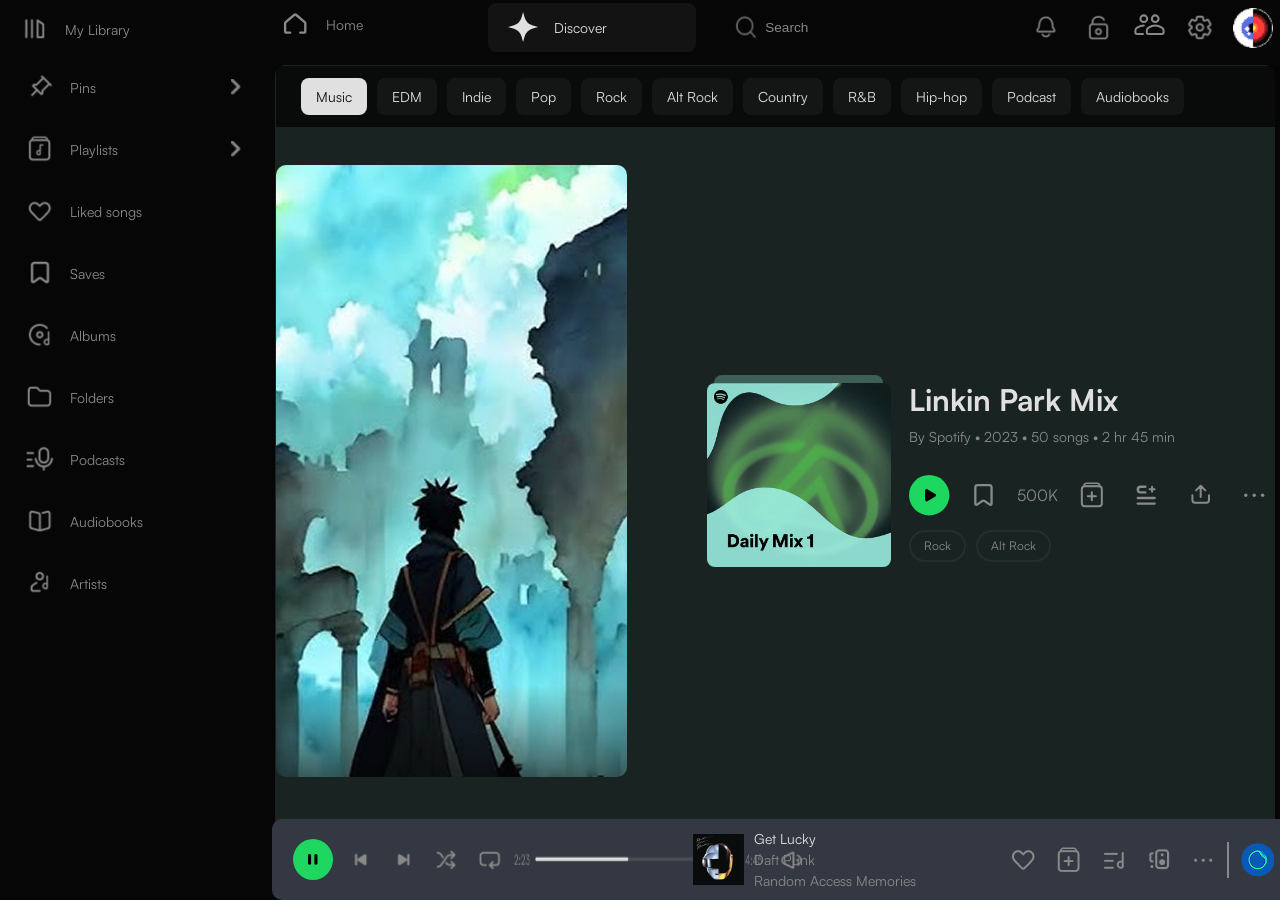
==== commit 788276fe: "Update navigation links and clean up unused assets" ====
--- a/discover.html
+++ b/discover.html
@@ -130,7 +130,7 @@
         <nav class="sidebar-nav">
             <ul>
                 <li class="library">
-                    <a href="#" class="nav-link"><img src="./assets/Icons/my-library.png" alt="library" />My
+                    <a href="./library.html" class="nav-link"><img src="./assets/Icons/my-library.png" alt="library" />My
                         Library</a>
                 </li>
                 <li>
--- a/styles.css
+++ b/styles.css
@@ -4,6 +4,14 @@
   box-sizing: border-box;
   margin: 0;
   padding: 0;
+}
+
+main {
+  scrollbar-width: none;
+  -ms-overflow-style: none;
+}
+main ::-webkit-scrollbar, main ::-webkit-scrollbar-button {
+  display: none;
 }
 
 ul,
@@ -524,6 +532,12 @@
 .search-page {
   padding: 41px 5px 90px 275px;
 }
+@media (max-width: 768px) {
+  .search-page {
+    padding: 0;
+    border: none;
+  }
+}
 
 .search-page-container {
   border: 1px solid rgb(32, 32, 32);
@@ -540,6 +554,11 @@
   font-weight: 700;
   font-style: Bold;
   font-size: 20px;
+}
+@media (max-width: 768px) {
+  .first-row {
+    display: none;
+  }
 }
 
 .pinned-artists {
@@ -620,12 +639,22 @@
   padding: 0 26px;
   gap: 12px;
 }
+@media (max-width: 768px) {
+  .container-discover-cards {
+    display: grid;
+    grid-template-columns: 1fr 1fr;
+  }
+  .container-discover-cards img {
+    top: 45px;
+    left: 75px;
+  }
+}
 
 .discover-card {
   position: relative;
   border-radius: 10px;
-  width: 170px;
-  height: 170px;
+  width: 10.625rem;
+  height: clamp(6.25rem, 4.375rem + 9.375vw, 10.625rem);
   overflow: hidden;
 }
 .discover-card img {
@@ -695,6 +724,415 @@
   background-color: rgb(83, 122, 161);
 }
 
+@media (max-width: 768px) {
+  .main-nav {
+    display: none;
+  }
+  .action-icons {
+    display: none;
+  }
+  .right-sidebar {
+    display: none;
+  }
+  .sidebar {
+    display: none;
+  }
+}
+@media (max-width: 768px) {
+  .pinned-artists {
+    display: none;
+  }
+  .search-page-container {
+    border: none;
+  }
+  .scroll-icons {
+    display: none;
+  }
+  .player {
+    display: none;
+  }
+  .visually-hidden {
+    display: none;
+  }
+}
+@media (min-width: 768px) {
+  .search-header {
+    display: none !important;
+  }
+}
+@media (max-width: 768px) {
+  header {
+    padding: 40px 20px 15px 20px !important;
+    margin: 0;
+    width: 100% !important;
+    height: 40px !important;
+    position: relative;
+  }
+}
+.search-header {
+  display: flex;
+  align-items: center;
+  justify-content: space-between;
+}
+
+.search-section {
+  display: flex;
+}
+.search-section input {
+  width: 306px;
+  height: 36px;
+}
+
+.search-btn {
+  position: absolute;
+  left: 290px;
+  top: 28px;
+}
+
+.search-input-mv {
+  border-radius: 8px;
+  background: rgba(32, 32, 32, 0.5);
+  border: none;
+  color: white;
+  font-size: 0.85rem;
+  width: 100%;
+  outline: none;
+}
+.search-input-mv::placeholder {
+  color: rgb(137, 137, 137);
+}
+
+.photo-search {
+  padding-top: 10px;
+  padding-left: 30px;
+}
+
+.footer-mobile {
+  position: fixed;
+  bottom: 0;
+  left: 0;
+  width: 100%;
+  z-index: 4;
+}
+@media (min-width: 769px) {
+  .footer-mobile {
+    display: none !important;
+  }
+}
+
+.player-mobile {
+  background-color: rgb(51, 56, 66);
+  margin: 0 10px 0px 10px;
+  border-radius: 8px;
+  display: flex;
+  align-items: center;
+  padding: 8px 12px;
+  position: relative;
+  overflow: hidden;
+}
+.player-mobile .album-picture img {
+  width: 44px;
+  height: 44px;
+  border-radius: 4px;
+  display: block;
+}
+.player-mobile .album-info-text {
+  flex-grow: 1;
+  padding-left: 12px;
+}
+.player-mobile .album-info-text h5 {
+  color: rgb(219, 219, 219);
+  font-size: 14px;
+  font-weight: 400;
+  margin: 0;
+  white-space: nowrap;
+  overflow: hidden;
+  text-overflow: ellipsis;
+  max-width: 180px;
+}
+.player-mobile .album-info-text p {
+  color: rgb(137, 137, 137);
+  font-size: 14px;
+  margin: 0;
+}
+.player-mobile .playing-icons {
+  display: flex;
+  align-items: center;
+  gap: 5px;
+}
+.player-mobile::after {
+  content: "";
+  position: absolute;
+  bottom: 0;
+  left: 0;
+  height: 2px;
+  width: 40%;
+  background-color: rgb(224, 224, 224);
+}
+
+.mobile-navbar {
+  display: flex;
+  justify-content: space-around;
+  align-items: flex-end;
+  padding-bottom: 25px;
+  padding-top: 10px;
+  background: linear-gradient(180deg, rgba(17, 17, 17, 0.85) 0%, #111111 42.62%);
+  background-color: transparent;
+}
+.mobile-navbar .nav-icons {
+  display: flex;
+  flex-direction: column;
+  align-items: center;
+  gap: 4px;
+  cursor: pointer;
+}
+.mobile-navbar .nav-icons p {
+  color: rgb(137, 137, 137);
+  font-size: 12px;
+  margin: 0;
+  font-weight: 400;
+}
+
+.cards-header {
+  display: flex;
+  flex-direction: row;
+  justify-content: space-between;
+  align-items: center;
+  padding: 16px 0;
+  width: 100%;
+}
+.cards-header h2 {
+  color: #E0E0E0 !important;
+  font-style: Bold;
+  font-size: 20px;
+  letter-spacing: 3%;
+  padding-bottom: 15px;
+  margin-bottom: 20px;
+}
+
+.arrows {
+  display: flex;
+  gap: 10px;
+}
+.arrows button {
+  display: flex;
+  gap: 12px;
+  cursor: pointer;
+  opacity: 0.7;
+  transition: 0.3s;
+  background: none;
+  border: none;
+  margin-left: auto;
+}
+
+.card-grid {
+  display: grid;
+  gap: 11px;
+  grid-auto-flow: column;
+  grid-auto-columns: 170px;
+  overflow-x: auto;
+  scroll-behavior: smooth;
+  padding-bottom: 100px;
+  padding-top: 9px;
+}
+
+.spotify-card {
+  height: 181px;
+  border-radius: 8px;
+  cursor: pointer;
+  box-shadow: 0 -6px 0 -1px rgba(149, 230, 211, 0.3), 0 -12px 0 -3px rgba(149, 230, 211, 0.15);
+}
+
+.card-grid::-webkit-scrollbar {
+  display: none;
+}
+
+.card-image img {
+  border-radius: 8px;
+}
+
+.card-text h3 {
+  color: #E0E0E0;
+  font-weight: 500;
+  font-style: Medium;
+  font-size: 14px;
+  line-height: 100%;
+  letter-spacing: 3%;
+  margin-bottom: 8px;
+  display: flex;
+  justify-content: space-between;
+  align-items: center;
+  width: 100%;
+}
+.card-text h3 .track-count {
+  color: rgb(244, 184, 189);
+}
+.card-text p {
+  font-weight: 400;
+  font-style: Regular;
+  font-size: 12px;
+  line-height: 100%;
+  letter-spacing: 3%;
+  color: rgb(137, 137, 137);
+}
+.card-text .your-favourite-artists {
+  padding: 20px 0;
+}
+
+h2 {
+  color: #E0E0E0 !important;
+  font-style: Bold;
+  font-size: 20px;
+  letter-spacing: 3%;
+  padding-bottom: 15px;
+  margin-bottom: 20px;
+}
+
+.artists-grid {
+  display: flex;
+  gap: 20px;
+  padding: 20px 0;
+}
+
+.artist-card {
+  width: 160px;
+  text-align: center;
+}
+
+.round-image {
+  width: 140px;
+  height: 140px;
+  border-radius: 50%;
+  object-fit: cover;
+  margin-bottom: 10px;
+}
+
+p {
+  font-weight: 400;
+  font-style: Regular;
+  font-size: 12px;
+  line-height: 100%;
+  letter-spacing: 3%;
+  color: rgb(137, 137, 137);
+}
+
+.filter-bar {
+  display: flex;
+  justify-content: space-between;
+  align-items: center;
+  padding: 10px 0;
+  width: 100%;
+}
+.filter-bar .filter-left,
+.filter-bar .filter-right {
+  display: flex;
+  align-items: center;
+  gap: 16px;
+}
+.filter-bar .filter-option {
+  display: flex;
+  align-items: center;
+  gap: 6px;
+  cursor: pointer;
+}
+.filter-bar .filter-option span {
+  color: #b3b3b3;
+  font-size: 14px;
+  font-weight: 500;
+  white-space: nowrap;
+}
+.filter-bar .filter-option img {
+  width: 16px;
+  height: auto;
+}
+.filter-bar .filter-option:hover span {
+  color: #fff;
+}
+.filter-bar button {
+  background: none;
+  border: none;
+  padding: 0;
+  display: flex;
+  align-items: center;
+  cursor: pointer;
+}
+.filter-bar button img {
+  width: 20px;
+  opacity: 0.7;
+  transition: 0.2s;
+}
+.filter-bar button img:hover {
+  opacity: 1;
+}
+
+.library-cards-container {
+  display: grid;
+  grid-template-columns: repeat(auto-fill, 170px);
+  gap: 20px;
+  justify-content: start;
+  padding: 10px;
+}
+
+.card-library {
+  width: 170px;
+  height: 254px;
+  display: flex;
+  flex-direction: column;
+  border-radius: 8px;
+  padding: 10px;
+  overflow: hidden;
+  cursor: pointer;
+  transition: background 0.2s ease;
+  position: relative;
+}
+.card-library:hover {
+  background: #242424;
+}
+.card-library img {
+  width: 100%;
+  height: 170px;
+  object-fit: cover;
+  border-radius: 8px;
+}
+.card-library p {
+  font-size: 12px;
+  color: rgb(137, 137, 137);
+}
+
+.pin-icon {
+  position: absolute;
+  top: 8px;
+  right: 8px;
+  width: 40px;
+  height: 40px;
+  background-color: rgba(0, 0, 0, 0.7);
+  border-radius: 50%;
+  display: flex;
+  justify-content: center;
+  align-items: center;
+  backdrop-filter: blur(4px);
+}
+.pin-icon img {
+  width: 40px;
+  height: 40px;
+}
+
+.title-card {
+  display: flex;
+  justify-content: space-between;
+  align-items: center;
+}
+.title-card p {
+  font-size: 14px;
+  font-weight: 600;
+  color: rgb(224, 224, 224);
+}
+.title-card span {
+  font-weight: 400;
+  font-size: 12px;
+  color: rgb(149, 230, 211);
+}
+
 .discover-link {
   background-color: rgba(32, 32, 32, 0.5);
   border-radius: 8px;
